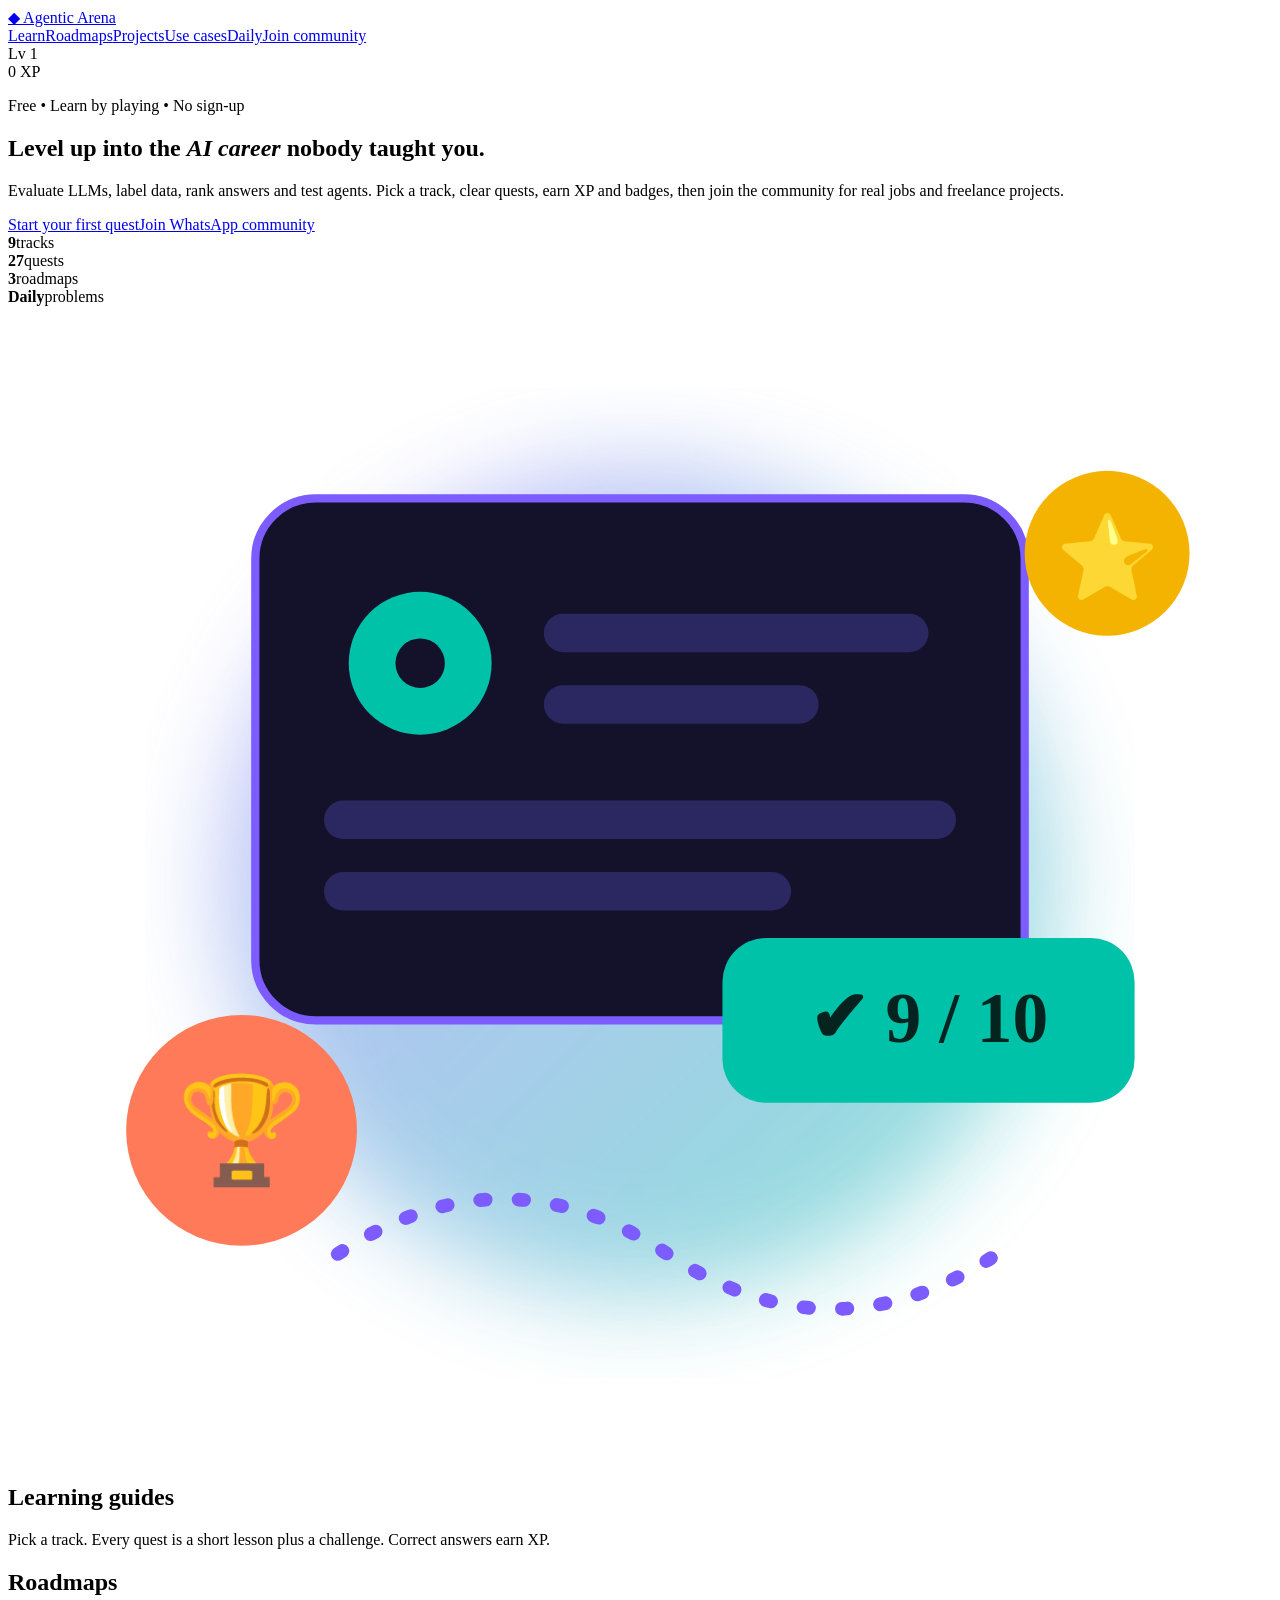
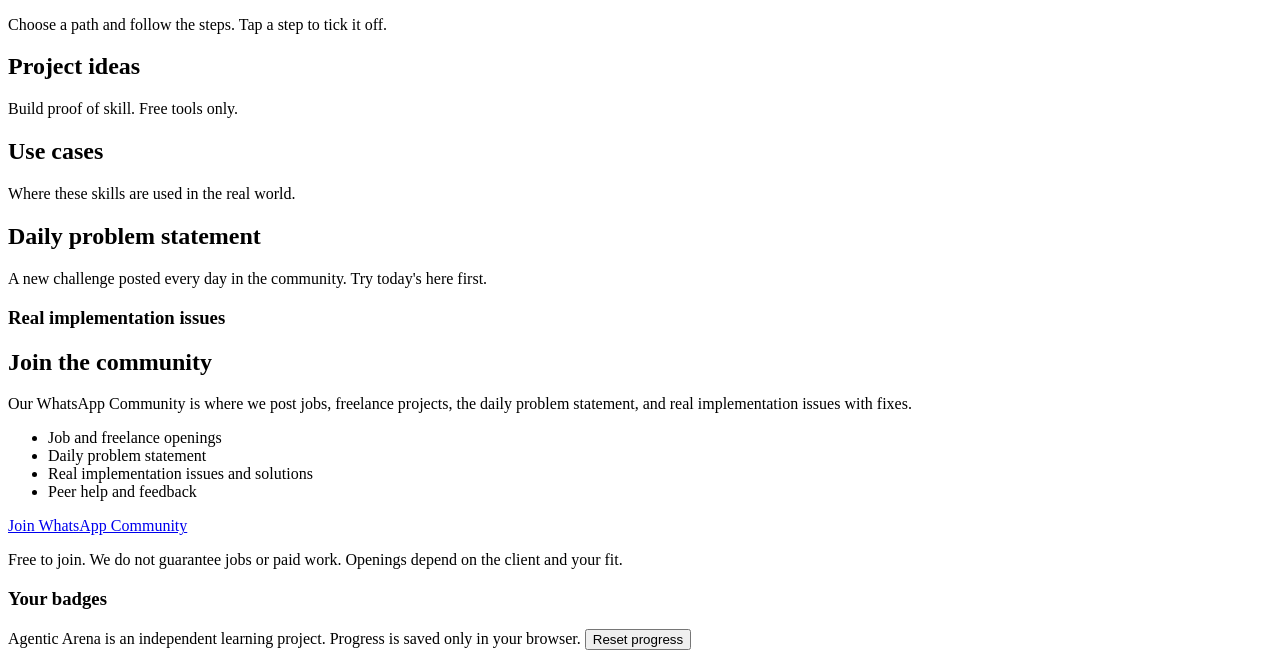
==== index.html @ 67ef0892 "Rename 5-index.html to index.html" ====
<!doctype html><html lang="en"><head><meta charset="utf-8"><meta name="viewport" content="width=device-width,initial-scale=1">
<title>Agentic Arena - Learn AI evaluation by playing</title>
<meta name="description" content="Free game-style learning guides, roadmaps, projects and a job community for AI evaluators, annotators and agent testers.">
<link rel="stylesheet" href="style.css"></head><body>
<header class="nav"><a class="logo" href="#top"><span>◆</span> Agentic Arena</a>
<nav><a href="#learn">Learn</a><a href="#roadmaps">Roadmaps</a><a href="#projects">Projects</a><a href="#usecases">Use cases</a><a href="#daily">Daily</a><a class="btn sm" href="#community">Join community</a></nav>
<div class="hud"><span id="lvl">Lv 1</span><div class="xpbar"><i id="xpfill"></i></div><span id="xp">0 XP</span></div></header>
<main id="top">
<section class="hero"><div class="hero-text"><p class="pill">Free • Learn by playing • No sign-up</p>
<h1>Level up into the <em>AI career</em> nobody taught you.</h1>
<p>Evaluate LLMs, label data, rank answers and test agents. Pick a track, clear quests, earn XP and badges, then join the community for real jobs and freelance projects.</p>
<div class="cta"><a class="btn" href="#learn">Start your first quest</a><a class="btn ghost" href="#community">Join WhatsApp community</a></div>
<div class="stats"><div><b>9</b>tracks</div><div><b>27</b>quests</div><div><b>3</b>roadmaps</div><div><b>Daily</b>problems</div></div></div>
<div class="hero-art" aria-hidden="true">
<svg viewBox="0 0 460 420"><defs><linearGradient id="g1" x1="0" x2="1" y1="0" y2="1"><stop offset="0" stop-color="#7c5cff"/><stop offset="1" stop-color="#00c2a8"/></linearGradient><filter id="bl"><feGaussianBlur stdDeviation="18"/></filter></defs>
<circle cx="230" cy="210" r="150" fill="url(#g1)" opacity=".45" filter="url(#bl)"/>
<rect x="90" y="70" width="280" height="190" rx="22" fill="#14122b" stroke="#7c5cff" stroke-width="3"/>
<circle cx="150" cy="130" r="26" fill="#00c2a8"/><circle cx="150" cy="130" r="9" fill="#14122b"/>
<rect x="195" y="112" width="140" height="14" rx="7" fill="#2b2760"/><rect x="195" y="138" width="100" height="14" rx="7" fill="#2b2760"/>
<rect x="115" y="180" width="230" height="14" rx="7" fill="#2b2760"/><rect x="115" y="206" width="170" height="14" rx="7" fill="#2b2760"/>
<g class="float"><rect x="260" y="230" width="150" height="60" rx="16" fill="#00c2a8"/><text x="335" y="268" text-anchor="middle" font-size="26" font-weight="800" fill="#06241f">✔ 9 / 10</text></g>
<g class="float2"><circle cx="85" cy="300" r="42" fill="#ff7a59"/><text x="85" y="313" text-anchor="middle" font-size="38">🏆</text></g>
<g class="float2"><circle cx="400" cy="90" r="30" fill="#f5b301"/><text x="400" y="102" text-anchor="middle" font-size="30">⭐</text></g>
<path d="M120 345 q60 -40 120 0 t120 0" stroke="#7c5cff" stroke-width="5" fill="none" stroke-dasharray="2 12" stroke-linecap="round"/>
</svg></div></section>

<section id="learn"><h2>Learning guides</h2><p class="sub">Pick a track. Every quest is a short lesson plus a challenge. Correct answers earn XP.</p>
<div id="tracks" class="grid tracks"></div></section>

<section id="map-sec" hidden><h2 id="map-title"></h2><p class="sub" id="map-blurb"></p>
<div class="map-wrap"><svg id="map" viewBox="0 0 800 260" preserveAspectRatio="xMidYMid meet"></svg></div>
<p class="sub small">Tap a glowing node to open the quest. Finish them in order to unlock the badge.</p></section>

<section id="roadmaps"><h2>Roadmaps</h2><p class="sub">Choose a path and follow the steps. Tap a step to tick it off.</p>
<div id="roads" class="grid roads"></div></section>

<section id="projects"><h2>Project ideas</h2><p class="sub">Build proof of skill. Free tools only.</p>
<div id="proj" class="grid cards3"></div></section>

<section id="usecases"><h2>Use cases</h2><p class="sub">Where these skills are used in the real world.</p>
<div id="uses" class="grid cards3"></div></section>

<section id="daily"><h2>Daily problem statement</h2><p class="sub">A new challenge posted every day in the community. Try today's here first.</p>
<div class="two"><div class="card big" id="dailybox"></div>
<div><h3>Real implementation issues</h3><div id="real"></div></div></div></section>

<section id="community" class="comm"><div><h2>Join the community</h2>
<p>Our WhatsApp Community is where we post jobs, freelance projects, the daily problem statement, and real implementation issues with fixes.</p>
<ul class="ticks"><li>Job and freelance openings</li><li>Daily problem statement</li><li>Real implementation issues and solutions</li><li>Peer help and feedback</li></ul>
<a class="btn" id="wa" href="#community">Join WhatsApp Community</a>
<p class="small">Free to join. We do not guarantee jobs or paid work. Openings depend on the client and your fit.</p></div>
<div class="badges"><h3>Your badges</h3><div id="badges"></div></div></section>
</main>
<footer>Agentic Arena is an independent learning project. Progress is saved only in your browser. <button id="reset" class="link">Reset progress</button></footer>
<div id="modal" class="modal" hidden><div class="mbox"><button class="x" id="mx" aria-label="Close">✕</button><div id="mc"></div></div></div>
<script src="data.js"></script><script src="app.js"></script></body></html>
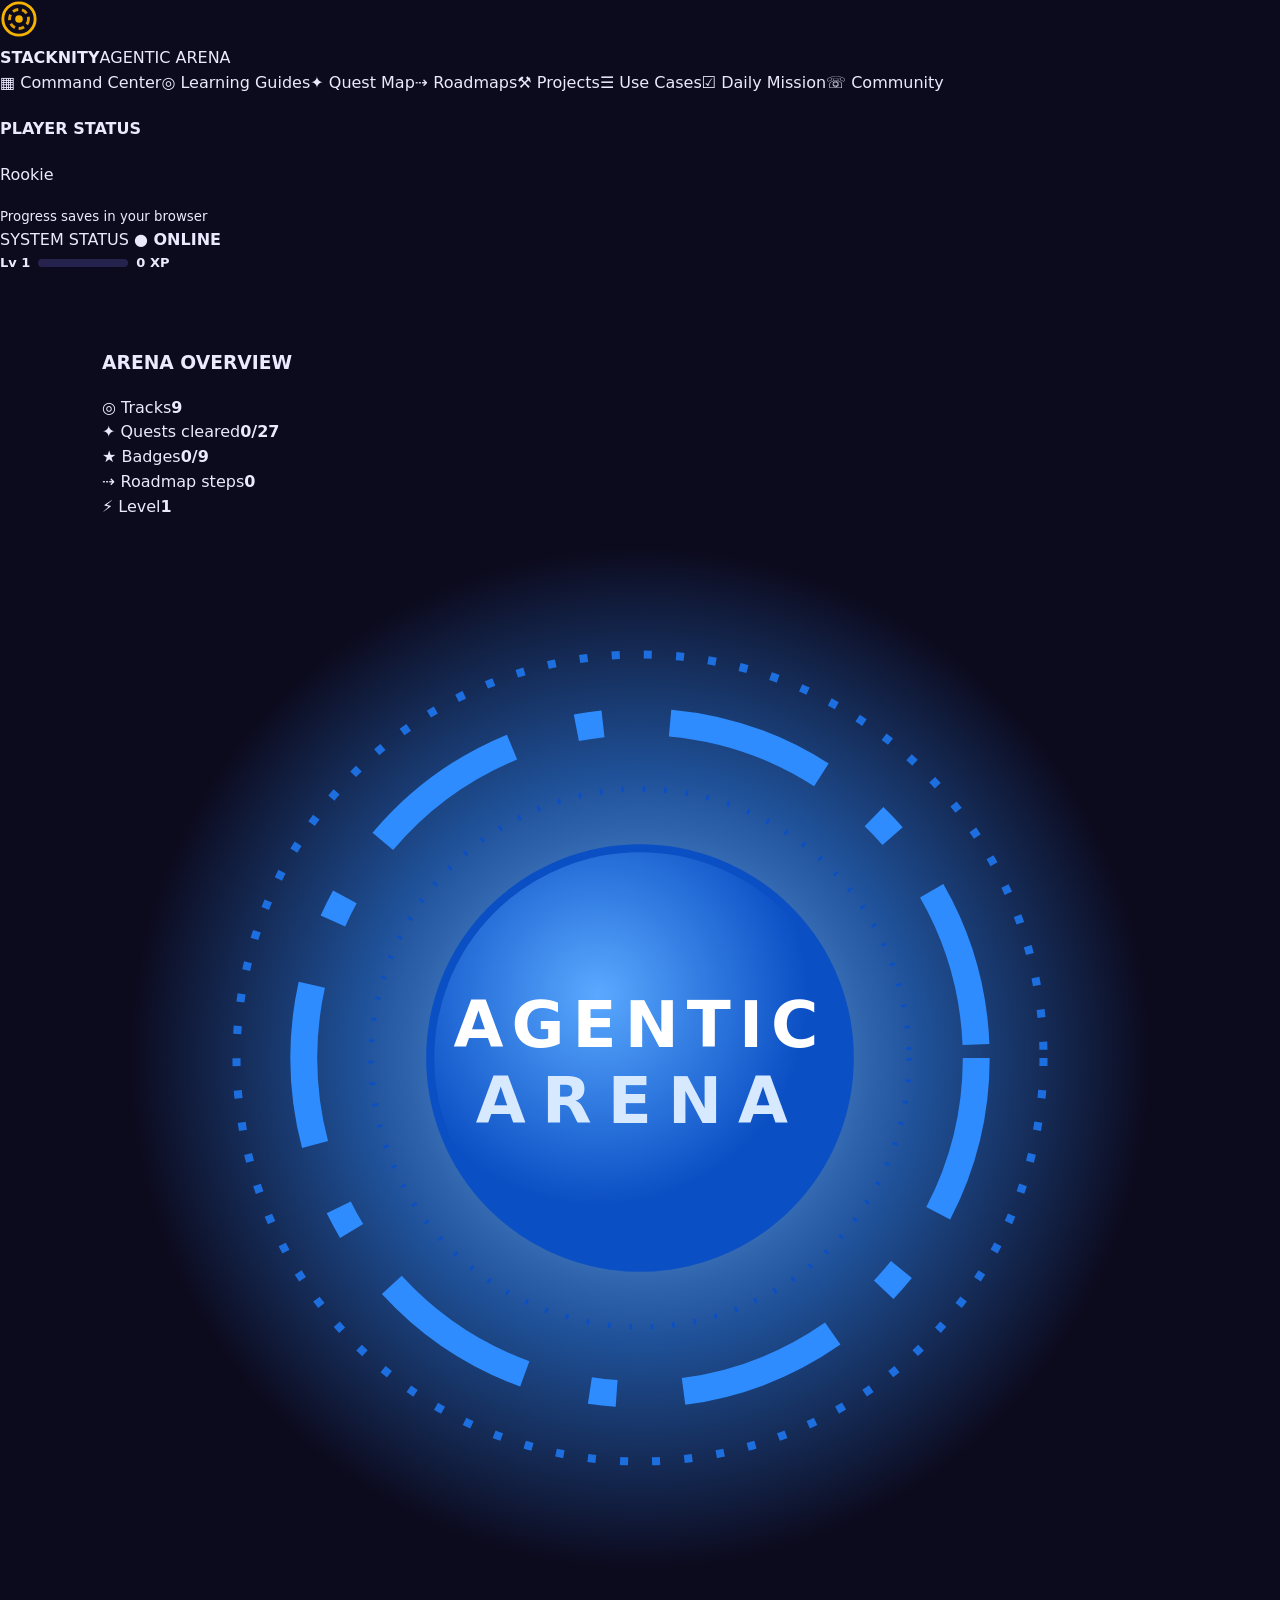
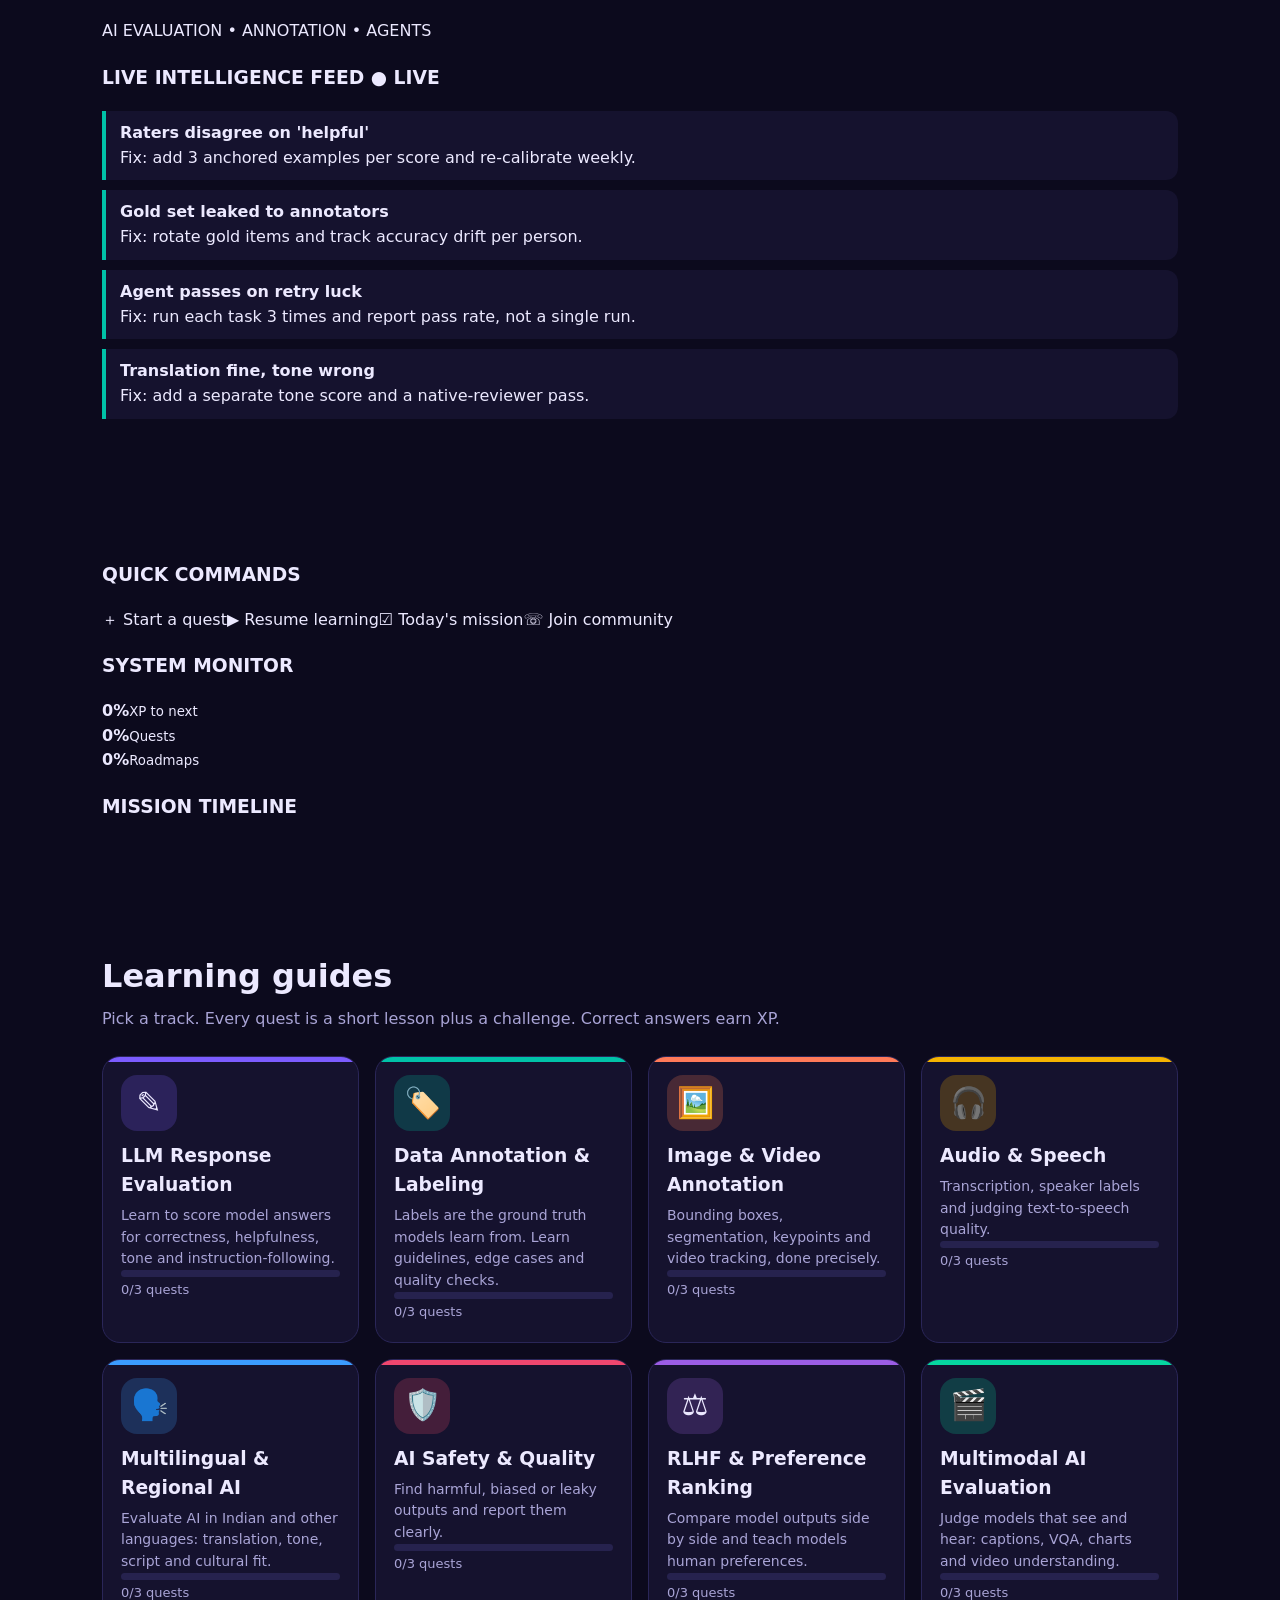
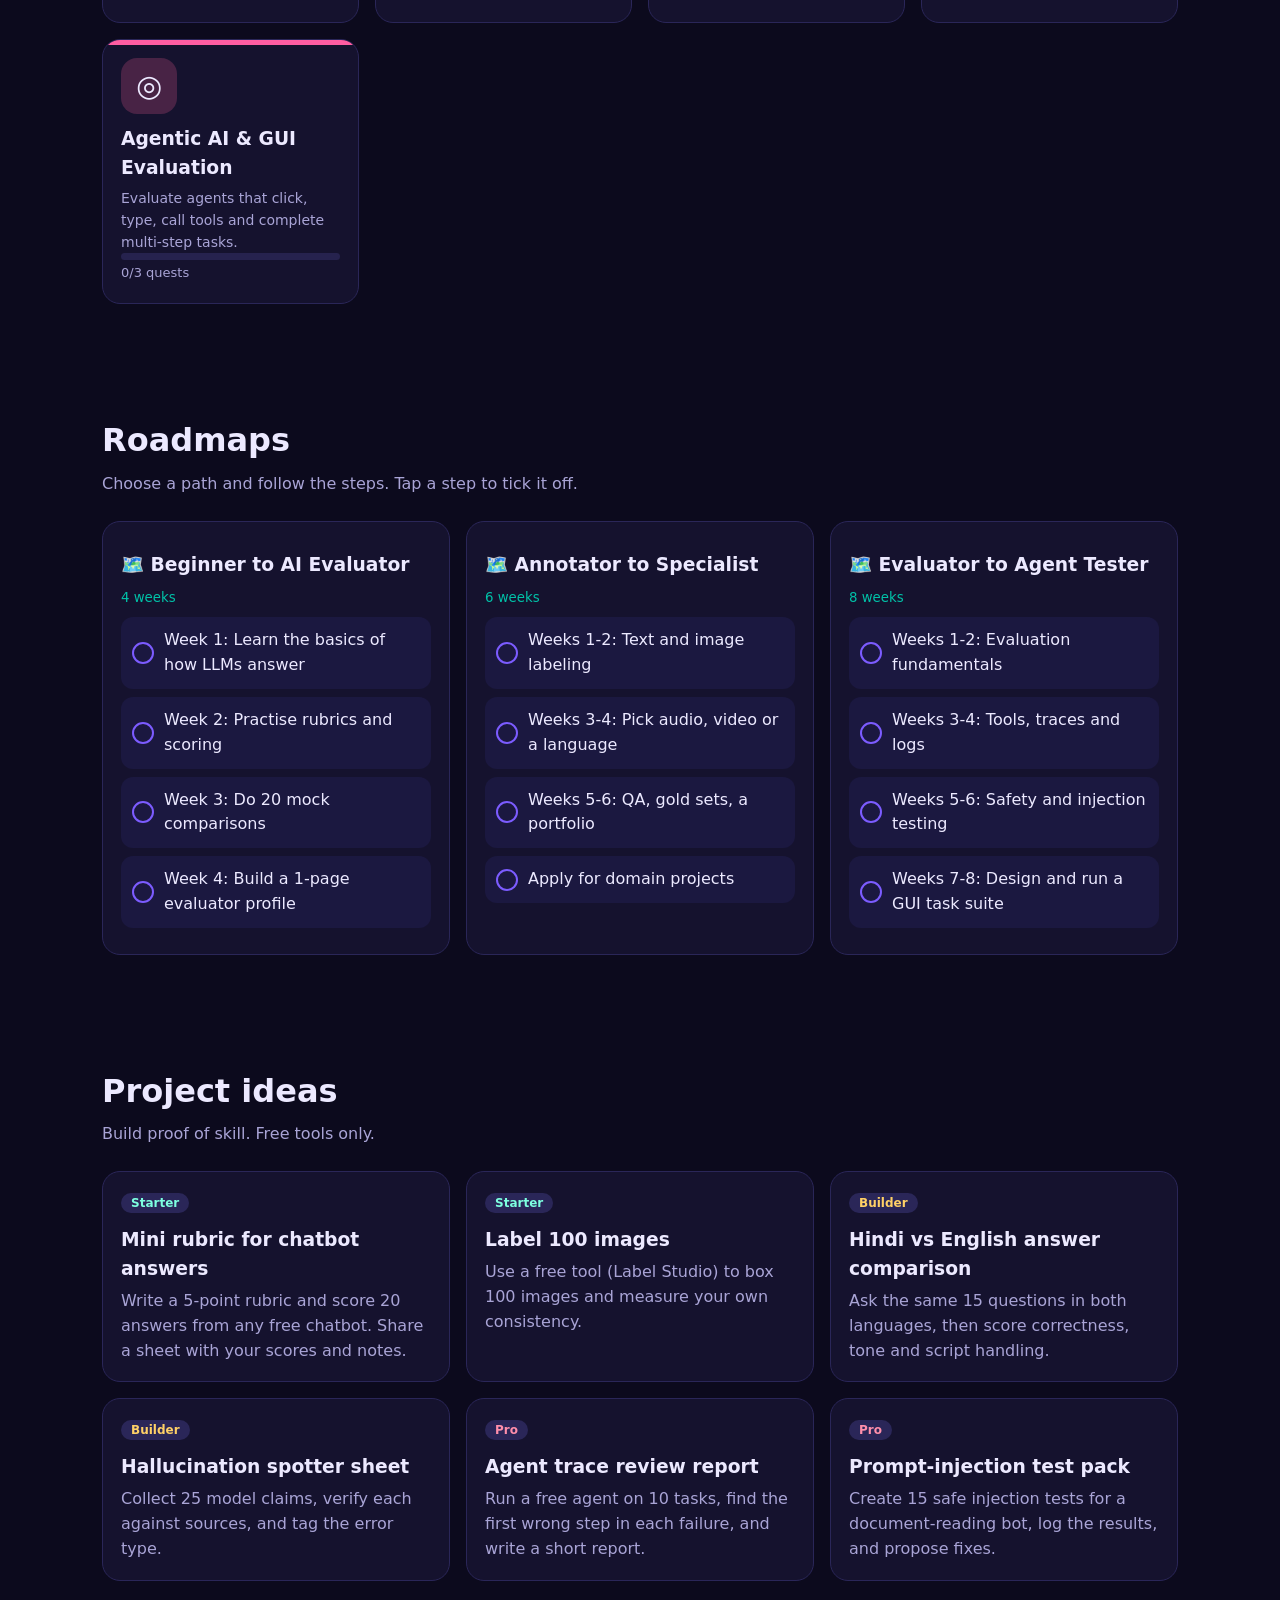
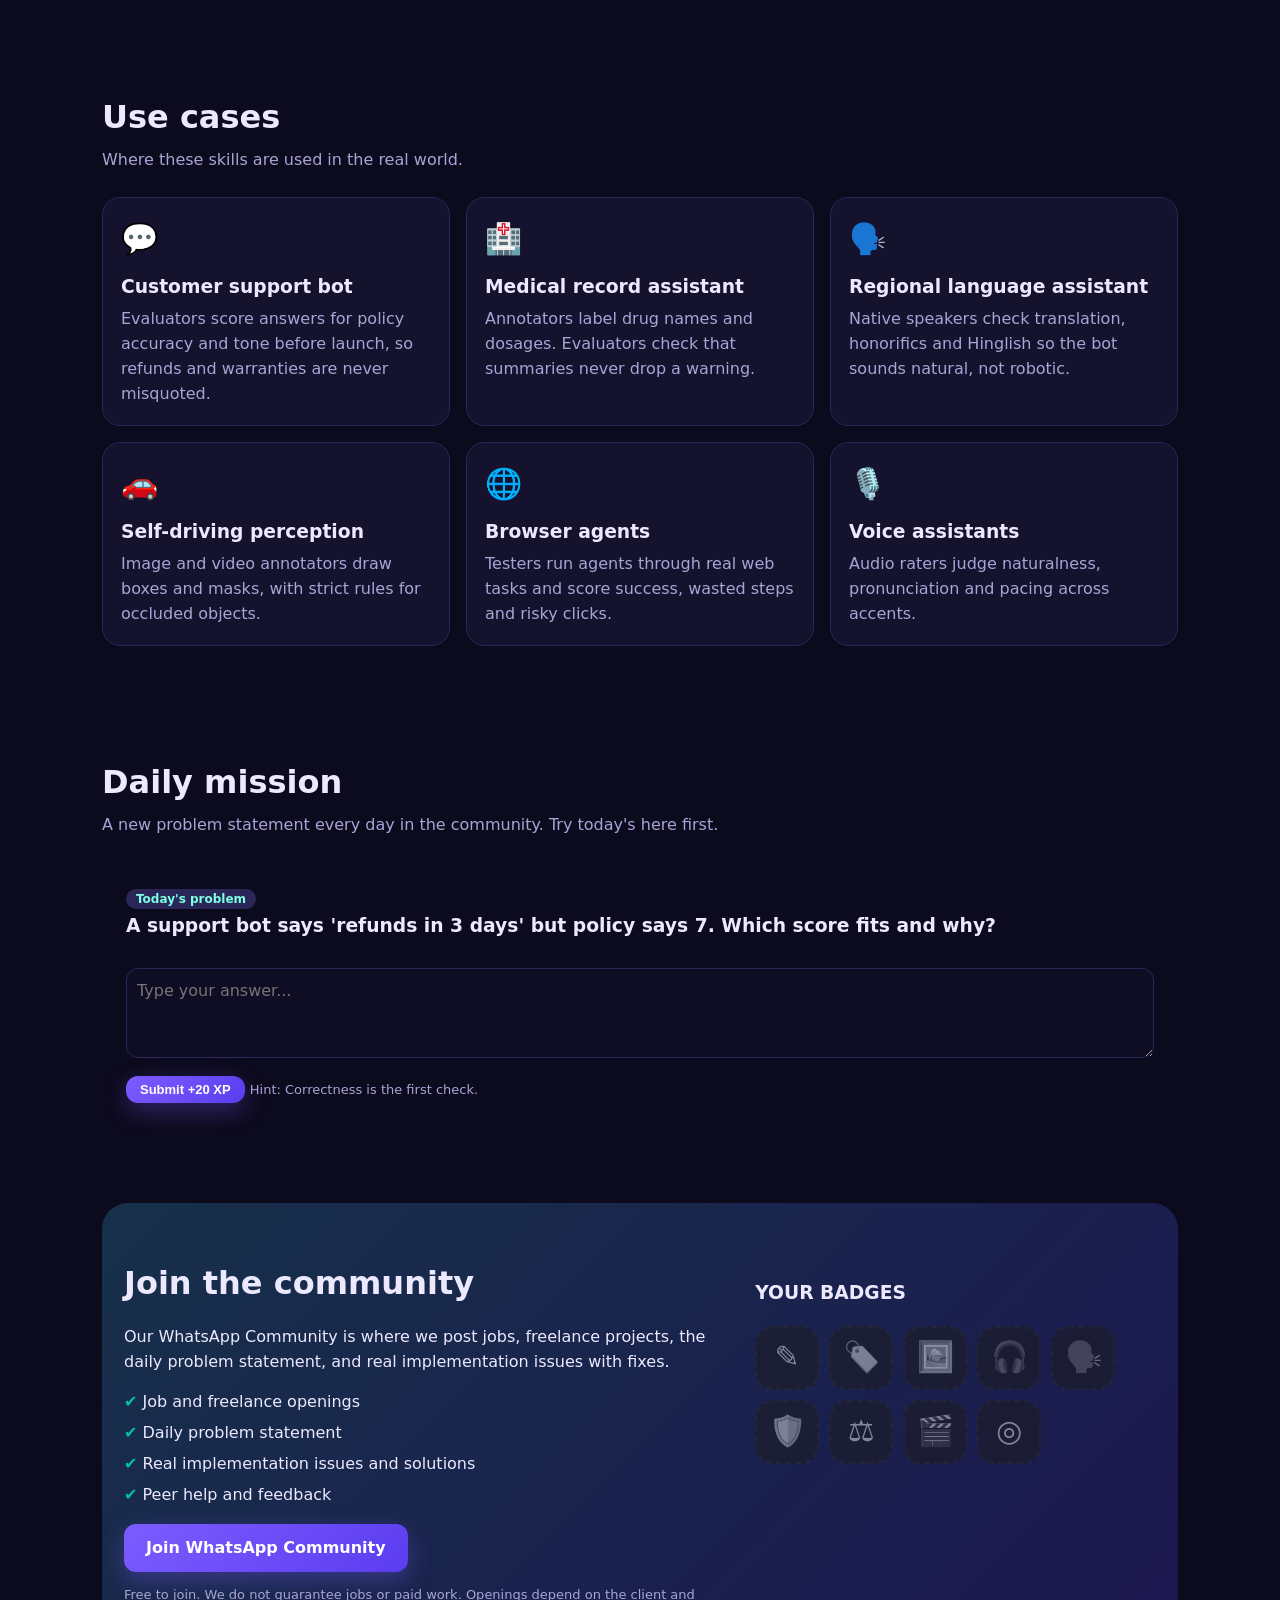
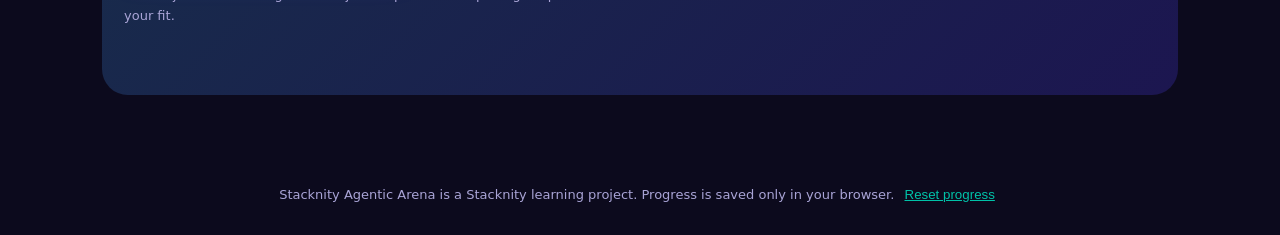
==== commit 24a8ae4b: "Update index.html" ====
--- a/index.html
+++ b/index.html
@@ -1,56 +1,49 @@
 <!doctype html><html lang="en"><head><meta charset="utf-8"><meta name="viewport" content="width=device-width,initial-scale=1">
-<title>Agentic Arena - Learn AI evaluation by playing</title>
+<title>Stacknity Agentic Arena - Learn AI evaluation by playing</title>
 <meta name="description" content="Free game-style learning guides, roadmaps, projects and a job community for AI evaluators, annotators and agent testers.">
 <link rel="stylesheet" href="style.css"></head><body>
-<header class="nav"><a class="logo" href="#top"><span>◆</span> Agentic Arena</a>
-<nav><a href="#learn">Learn</a><a href="#roadmaps">Roadmaps</a><a href="#projects">Projects</a><a href="#usecases">Use cases</a><a href="#daily">Daily</a><a class="btn sm" href="#community">Join community</a></nav>
+<aside class="side"><a class="brand" href="#top"><svg viewBox="0 0 40 40" width="38" height="38"><circle cx="20" cy="20" r="17" fill="none" stroke="#f5b301" stroke-width="3"/><circle cx="20" cy="20" r="10" fill="none" stroke="#e09f00" stroke-width="3" stroke-dasharray="6 4"/><circle cx="20" cy="20" r="4" fill="#f5b301"/></svg><div><b>STACKNITY</b><span>AGENTIC ARENA</span></div></a>
+<nav id="snav"><a href="#top" class="on">▦ Command Center</a><a href="#learn">◎ Learning Guides</a><a href="#map-sec">✦ Quest Map</a><a href="#roadmaps">⇢ Roadmaps</a><a href="#projects">⚒ Projects</a><a href="#usecases">☰ Use Cases</a><a href="#daily">☑ Daily Mission</a><a href="#community">☏ Community</a></nav>
+<div class="voice panel"><h4>PLAYER STATUS</h4><div class="wave"><i></i><i></i><i></i><i></i><i></i><i></i><i></i><i></i><i></i></div><p id="rank">Rookie</p><small>Progress saves in your browser</small></div></aside>
+<div class="shell">
+<header class="top"><div class="panel pill-status">SYSTEM STATUS <b>● ONLINE</b></div>
+<div class="clock"><small id="date"></small><strong id="time"></strong></div>
 <div class="hud"><span id="lvl">Lv 1</span><div class="xpbar"><i id="xpfill"></i></div><span id="xp">0 XP</span></div></header>
 <main id="top">
-<section class="hero"><div class="hero-text"><p class="pill">Free • Learn by playing • No sign-up</p>
-<h1>Level up into the <em>AI career</em> nobody taught you.</h1>
-<p>Evaluate LLMs, label data, rank answers and test agents. Pick a track, clear quests, earn XP and badges, then join the community for real jobs and freelance projects.</p>
-<div class="cta"><a class="btn" href="#learn">Start your first quest</a><a class="btn ghost" href="#community">Join WhatsApp community</a></div>
-<div class="stats"><div><b>9</b>tracks</div><div><b>27</b>quests</div><div><b>3</b>roadmaps</div><div><b>Daily</b>problems</div></div></div>
-<div class="hero-art" aria-hidden="true">
-<svg viewBox="0 0 460 420"><defs><linearGradient id="g1" x1="0" x2="1" y1="0" y2="1"><stop offset="0" stop-color="#7c5cff"/><stop offset="1" stop-color="#00c2a8"/></linearGradient><filter id="bl"><feGaussianBlur stdDeviation="18"/></filter></defs>
-<circle cx="230" cy="210" r="150" fill="url(#g1)" opacity=".45" filter="url(#bl)"/>
-<rect x="90" y="70" width="280" height="190" rx="22" fill="#14122b" stroke="#7c5cff" stroke-width="3"/>
-<circle cx="150" cy="130" r="26" fill="#00c2a8"/><circle cx="150" cy="130" r="9" fill="#14122b"/>
-<rect x="195" y="112" width="140" height="14" rx="7" fill="#2b2760"/><rect x="195" y="138" width="100" height="14" rx="7" fill="#2b2760"/>
-<rect x="115" y="180" width="230" height="14" rx="7" fill="#2b2760"/><rect x="115" y="206" width="170" height="14" rx="7" fill="#2b2760"/>
-<g class="float"><rect x="260" y="230" width="150" height="60" rx="16" fill="#00c2a8"/><text x="335" y="268" text-anchor="middle" font-size="26" font-weight="800" fill="#06241f">✔ 9 / 10</text></g>
-<g class="float2"><circle cx="85" cy="300" r="42" fill="#ff7a59"/><text x="85" y="313" text-anchor="middle" font-size="38">🏆</text></g>
-<g class="float2"><circle cx="400" cy="90" r="30" fill="#f5b301"/><text x="400" y="102" text-anchor="middle" font-size="30">⭐</text></g>
-<path d="M120 345 q60 -40 120 0 t120 0" stroke="#7c5cff" stroke-width="5" fill="none" stroke-dasharray="2 12" stroke-linecap="round"/>
-</svg></div></section>
-
+<section class="cmd">
+<div class="panel col"><h3>ARENA OVERVIEW</h3>
+<div class="row"><span>◎ Tracks</span><b id="ov-tracks">9</b></div><div class="row"><span>✦ Quests cleared</span><b id="ov-quests">0/27</b></div><div class="row"><span>★ Badges</span><b id="ov-badges">0/9</b></div><div class="row"><span>⇢ Roadmap steps</span><b id="ov-steps">0</b></div><div class="row"><span>⚡ Level</span><b id="ov-lvl">1</b></div></div>
+<div class="core"><svg viewBox="0 0 400 400" aria-hidden="true"><defs><radialGradient id="cg"><stop offset="0" stop-color="#9fd0ff"/><stop offset=".55" stop-color="#2f8cff" stop-opacity=".55"/><stop offset="1" stop-color="#2f8cff" stop-opacity="0"/></radialGradient><radialGradient id="cf" cx=".4" cy=".35"><stop offset="0" stop-color="#5aa9ff"/><stop offset="1" stop-color="#0b4fc4"/></radialGradient></defs>
+<circle cx="200" cy="200" r="190" fill="url(#cg)"/>
+<g class="spin1"><circle cx="200" cy="200" r="150" fill="none" stroke="#1d6fe0" stroke-width="3" stroke-dasharray="3 9"/></g>
+<g class="spin2"><circle cx="200" cy="200" r="125" fill="none" stroke="#2f8cff" stroke-width="10" stroke-dasharray="60 25 10 25"/></g>
+<g class="spin1"><circle cx="200" cy="200" r="100" fill="none" stroke="#0b4fc4" stroke-width="2" stroke-dasharray="1 7"/></g>
+<circle cx="200" cy="200" r="78" fill="url(#cf)" stroke="#0b4fc4" stroke-width="3"/>
+<text x="200" y="196" text-anchor="middle" font-size="24" font-weight="800" letter-spacing="3" fill="#fff">AGENTIC</text><text x="200" y="224" text-anchor="middle" font-size="24" font-weight="800" letter-spacing="6" fill="#d6e9ff">ARENA</text></svg>
+<p class="core-sub">AI EVALUATION • ANNOTATION • AGENTS</p></div>
+<div class="panel col feed"><h3>LIVE INTELLIGENCE FEED <b class="live">● LIVE</b></h3><div id="real"></div></div>
+</section>
+<section class="cmd2">
+<div class="panel"><h3>QUICK COMMANDS</h3><a class="qc" href="#learn">＋ Start a quest</a><a class="qc" id="resume" href="#learn">▶ Resume learning</a><a class="qc" href="#daily">☑ Today's mission</a><a class="qc" href="#community">☏ Join community</a></div>
+<div class="panel"><h3>SYSTEM MONITOR</h3><div class="gauges"><div class="g" id="g1"><b>0%</b><small>XP to next</small></div><div class="g" id="g2"><b>0%</b><small>Quests</small></div><div class="g" id="g3"><b>0%</b><small>Roadmaps</small></div></div></div>
+<div class="panel"><h3>MISSION TIMELINE</h3><div id="timeline"></div></div>
+</section>
 <section id="learn"><h2>Learning guides</h2><p class="sub">Pick a track. Every quest is a short lesson plus a challenge. Correct answers earn XP.</p>
 <div id="tracks" class="grid tracks"></div></section>
-
-<section id="map-sec" hidden><h2 id="map-title"></h2><p class="sub" id="map-blurb"></p>
+<section id="map-sec" hidden><div class="panel mapp"><h2 id="map-title"></h2><p class="sub" id="map-blurb"></p>
 <div class="map-wrap"><svg id="map" viewBox="0 0 800 260" preserveAspectRatio="xMidYMid meet"></svg></div>
-<p class="sub small">Tap a glowing node to open the quest. Finish them in order to unlock the badge.</p></section>
-
-<section id="roadmaps"><h2>Roadmaps</h2><p class="sub">Choose a path and follow the steps. Tap a step to tick it off.</p>
-<div id="roads" class="grid roads"></div></section>
-
-<section id="projects"><h2>Project ideas</h2><p class="sub">Build proof of skill. Free tools only.</p>
-<div id="proj" class="grid cards3"></div></section>
-
-<section id="usecases"><h2>Use cases</h2><p class="sub">Where these skills are used in the real world.</p>
-<div id="uses" class="grid cards3"></div></section>
-
-<section id="daily"><h2>Daily problem statement</h2><p class="sub">A new challenge posted every day in the community. Try today's here first.</p>
-<div class="two"><div class="card big" id="dailybox"></div>
-<div><h3>Real implementation issues</h3><div id="real"></div></div></div></section>
-
-<section id="community" class="comm"><div><h2>Join the community</h2>
+<p class="sub small">Tap a glowing node to open the quest. Finish them in order to unlock the badge.</p></div></section>
+<section id="roadmaps"><h2>Roadmaps</h2><p class="sub">Choose a path and follow the steps. Tap a step to tick it off.</p><div id="roads" class="grid roads"></div></section>
+<section id="projects"><h2>Project ideas</h2><p class="sub">Build proof of skill. Free tools only.</p><div id="proj" class="grid cards3"></div></section>
+<section id="usecases"><h2>Use cases</h2><p class="sub">Where these skills are used in the real world.</p><div id="uses" class="grid cards3"></div></section>
+<section id="daily"><h2>Daily mission</h2><p class="sub">A new problem statement every day in the community. Try today's here first.</p><div class="panel big" id="dailybox"></div></section>
+<section id="community" class="comm panel"><div><h2>Join the community</h2>
 <p>Our WhatsApp Community is where we post jobs, freelance projects, the daily problem statement, and real implementation issues with fixes.</p>
 <ul class="ticks"><li>Job and freelance openings</li><li>Daily problem statement</li><li>Real implementation issues and solutions</li><li>Peer help and feedback</li></ul>
 <a class="btn" id="wa" href="#community">Join WhatsApp Community</a>
 <p class="small">Free to join. We do not guarantee jobs or paid work. Openings depend on the client and your fit.</p></div>
-<div class="badges"><h3>Your badges</h3><div id="badges"></div></div></section>
+<div class="badges"><h3>YOUR BADGES</h3><div id="badges"></div></div></section>
 </main>
-<footer>Agentic Arena is an independent learning project. Progress is saved only in your browser. <button id="reset" class="link">Reset progress</button></footer>
-<div id="modal" class="modal" hidden><div class="mbox"><button class="x" id="mx" aria-label="Close">✕</button><div id="mc"></div></div></div>
+<footer>Stacknity Agentic Arena is a Stacknity learning project. Progress is saved only in your browser. <button id="reset" class="link">Reset progress</button></footer></div>
+<div id="modal" class="modal" hidden><div class="mbox panel"><button class="x" id="mx" aria-label="Close">✕</button><div id="mc"></div></div></div>
 <script src="data.js"></script><script src="app.js"></script></body></html>
--- a/style.css
+++ b/style.css
@@ -0,0 +1,49 @@
+:root{--bg:#0c0a1d;--card:#15122e;--line:#2a2658;--tx:#ece9ff;--mut:#a9a4d6;--a:#7c5cff;--b:#00c2a8}
+*{box-sizing:border-box}html{scroll-behavior:smooth}
+body{margin:0;background:radial-gradient(1200px 600px at 80% -10%,#2a1f6b55,transparent),var(--bg);color:var(--tx);font:16px/1.55 system-ui,Segoe UI,Roboto,sans-serif}
+a{color:inherit;text-decoration:none}
+.nav{position:sticky;top:0;z-index:20;display:flex;align-items:center;gap:18px;padding:10px 22px;background:#0c0a1dcc;backdrop-filter:blur(10px);border-bottom:1px solid var(--line);flex-wrap:wrap}
+.logo{font-weight:800;font-size:20px}.logo span{color:var(--b)}
+.nav nav{display:flex;gap:16px;align-items:center;flex:1;flex-wrap:wrap}.nav nav a{color:var(--mut);font-size:14px}.nav nav a:hover{color:#fff}
+.hud{display:flex;align-items:center;gap:8px;font-size:13px;font-weight:700}
+.xpbar{width:90px;height:8px;background:#26224e;border-radius:9px;overflow:hidden}.xpbar i{display:block;height:100%;width:0;background:linear-gradient(90deg,var(--a),var(--b));transition:width .5s}
+.btn{display:inline-block;background:linear-gradient(135deg,var(--a),#5b3df0);color:#fff;padding:12px 22px;border-radius:12px;font-weight:700;border:0;cursor:pointer;box-shadow:0 8px 24px #7c5cff55;transition:transform .15s}
+.btn:hover{transform:translateY(-2px)}.btn.ghost{background:transparent;border:2px solid var(--line);box-shadow:none}.btn.sm{padding:6px 14px;font-size:13px;color:#fff}
+section{max-width:1120px;margin:0 auto;padding:56px 22px}
+h1{font-size:clamp(34px,5vw,58px);line-height:1.05;margin:.3em 0}h1 em{font-style:normal;background:linear-gradient(90deg,var(--b),#9b8cff);-webkit-background-clip:text;color:transparent}
+h2{font-size:32px;margin:0 0 6px}.sub{color:var(--mut);margin:0 0 24px}.small{font-size:13px;color:var(--mut)}
+.hero{display:grid;grid-template-columns:1.1fr .9fr;gap:20px;align-items:center;padding-top:40px}
+.pill{display:inline-block;background:#1d1a40;border:1px solid var(--line);padding:5px 12px;border-radius:99px;font-size:13px;color:var(--b);margin:0}
+.cta{display:flex;gap:12px;flex-wrap:wrap;margin:22px 0}
+.stats{display:flex;gap:26px;color:var(--mut);font-size:13px}.stats b{display:block;font-size:24px;color:#fff}
+.float{animation:fl 4s ease-in-out infinite}.float2{animation:fl 5s ease-in-out infinite reverse}@keyframes fl{50%{transform:translateY(-12px)}}
+.grid{display:grid;gap:16px}.tracks{grid-template-columns:repeat(auto-fill,minmax(230px,1fr))}.cards3{grid-template-columns:repeat(auto-fill,minmax(300px,1fr))}.roads{grid-template-columns:repeat(auto-fit,minmax(300px,1fr))}
+.card{background:var(--card);border:1px solid var(--line);border-radius:18px;padding:18px;transition:transform .2s,border-color .2s}
+.track{cursor:pointer;position:relative;overflow:hidden}.track:hover{transform:translateY(-5px);border-color:var(--c)}
+.track::before{content:"";position:absolute;inset:0 0 auto 0;height:5px;background:var(--c)}
+.track .ic{width:56px;height:56px;border-radius:16px;display:grid;place-items:center;font-size:30px;background:color-mix(in srgb,var(--c) 22%,#14122b);margin-bottom:10px}
+.track h3{margin:4px 0}.track p{color:var(--mut);font-size:14px;margin:6px 0 12px}
+.prog{height:7px;background:#26224e;border-radius:9px;overflow:hidden}.prog i{display:block;height:100%;background:var(--c)}
+.map-wrap{background:linear-gradient(180deg,#11204a,#0f1738 60%,#13283a);border:1px solid var(--line);border-radius:22px;padding:10px}
+#map{width:100%;height:auto}.node{cursor:pointer}.node circle{transition:r .2s}.node:hover circle.main{r:34}
+.node.locked{cursor:not-allowed}.node.locked circle.main{stroke:#4a4670}.pulse{animation:pu 1.6s infinite}@keyframes pu{50%{r:46;opacity:.15}}
+.road h3{margin-top:0}.road small{color:var(--b)}
+.step{display:flex;gap:10px;align-items:center;padding:10px;border-radius:12px;background:#1b1840;margin:8px 0;cursor:pointer;border:1px solid transparent}
+.step:hover{border-color:var(--a)}.step .dot{width:22px;height:22px;border-radius:50%;border:2px solid var(--a);flex:none;display:grid;place-items:center;font-size:13px}
+.step.done .dot{background:var(--b);border-color:var(--b);color:#06241f}.step.done span{text-decoration:line-through;color:var(--mut)}
+.lvl{font-size:12px;font-weight:800;padding:3px 10px;border-radius:99px;background:#2a2658}.lvl.Starter{color:#7dffe0}.lvl.Builder{color:#ffd166}.lvl.Pro{color:#ff8fab}
+.card h3{margin:10px 0 6px}.card p{color:var(--mut);margin:0}
+.two{display:grid;grid-template-columns:1fr 1fr;gap:22px}.big{padding:24px}.big h3{margin-top:0}
+.real{border-left:4px solid var(--b);padding:10px 14px;background:#15122e;border-radius:0 12px 12px 0;margin-bottom:10px}.real b{display:block}
+textarea{width:100%;min-height:90px;background:#0f0d24;color:#fff;border:1px solid var(--line);border-radius:12px;padding:10px;margin:10px 0;font:inherit}
+.comm{display:grid;grid-template-columns:1.2fr .8fr;gap:30px;background:linear-gradient(135deg,#17304a,#1c1650);border-radius:26px;margin:20px auto 60px;max-width:1076px}
+.ticks{list-style:none;padding:0}.ticks li::before{content:"✔ ";color:var(--b)}.ticks li{margin:6px 0}
+#badges{display:flex;flex-wrap:wrap;gap:10px}.badge{width:64px;height:64px;border-radius:18px;display:grid;place-items:center;font-size:30px;background:#1b1840;border:2px dashed var(--line);filter:grayscale(1);opacity:.5}.badge.on{filter:none;opacity:1;border:2px solid var(--b);box-shadow:0 0 18px #00c2a888}
+footer{text-align:center;color:var(--mut);font-size:13px;padding:30px}.link{background:none;border:0;color:var(--b);cursor:pointer;text-decoration:underline}
+.modal{position:fixed;inset:0;background:#000a;z-index:50;display:grid;place-items:center;padding:16px}.modal[hidden]{display:none}
+.mbox{background:#15122e;border:1px solid var(--a);border-radius:22px;max-width:560px;width:100%;padding:26px;position:relative;max-height:90vh;overflow:auto}
+.x{position:absolute;right:14px;top:12px;background:none;border:0;color:#fff;font-size:20px;cursor:pointer}
+.opt{display:block;width:100%;text-align:left;margin:8px 0;padding:12px;border-radius:12px;background:#1d1a40;border:2px solid var(--line);color:#fff;font:inherit;cursor:pointer}
+.opt:hover{border-color:var(--a)}.opt.ok{border-color:var(--b);background:#0b3b36}.opt.bad{border-color:#ef476f;background:#3a1423}
+.toast{position:fixed;bottom:20px;left:50%;transform:translateX(-50%);background:var(--b);color:#06241f;font-weight:800;padding:10px 20px;border-radius:99px;z-index:99}
+@media(max-width:800px){.hero,.two,.comm{grid-template-columns:1fr}.hero-art{order:-1;max-width:300px;margin:auto}.nav nav a:not(.btn){display:none}.hud{margin-left:auto}}
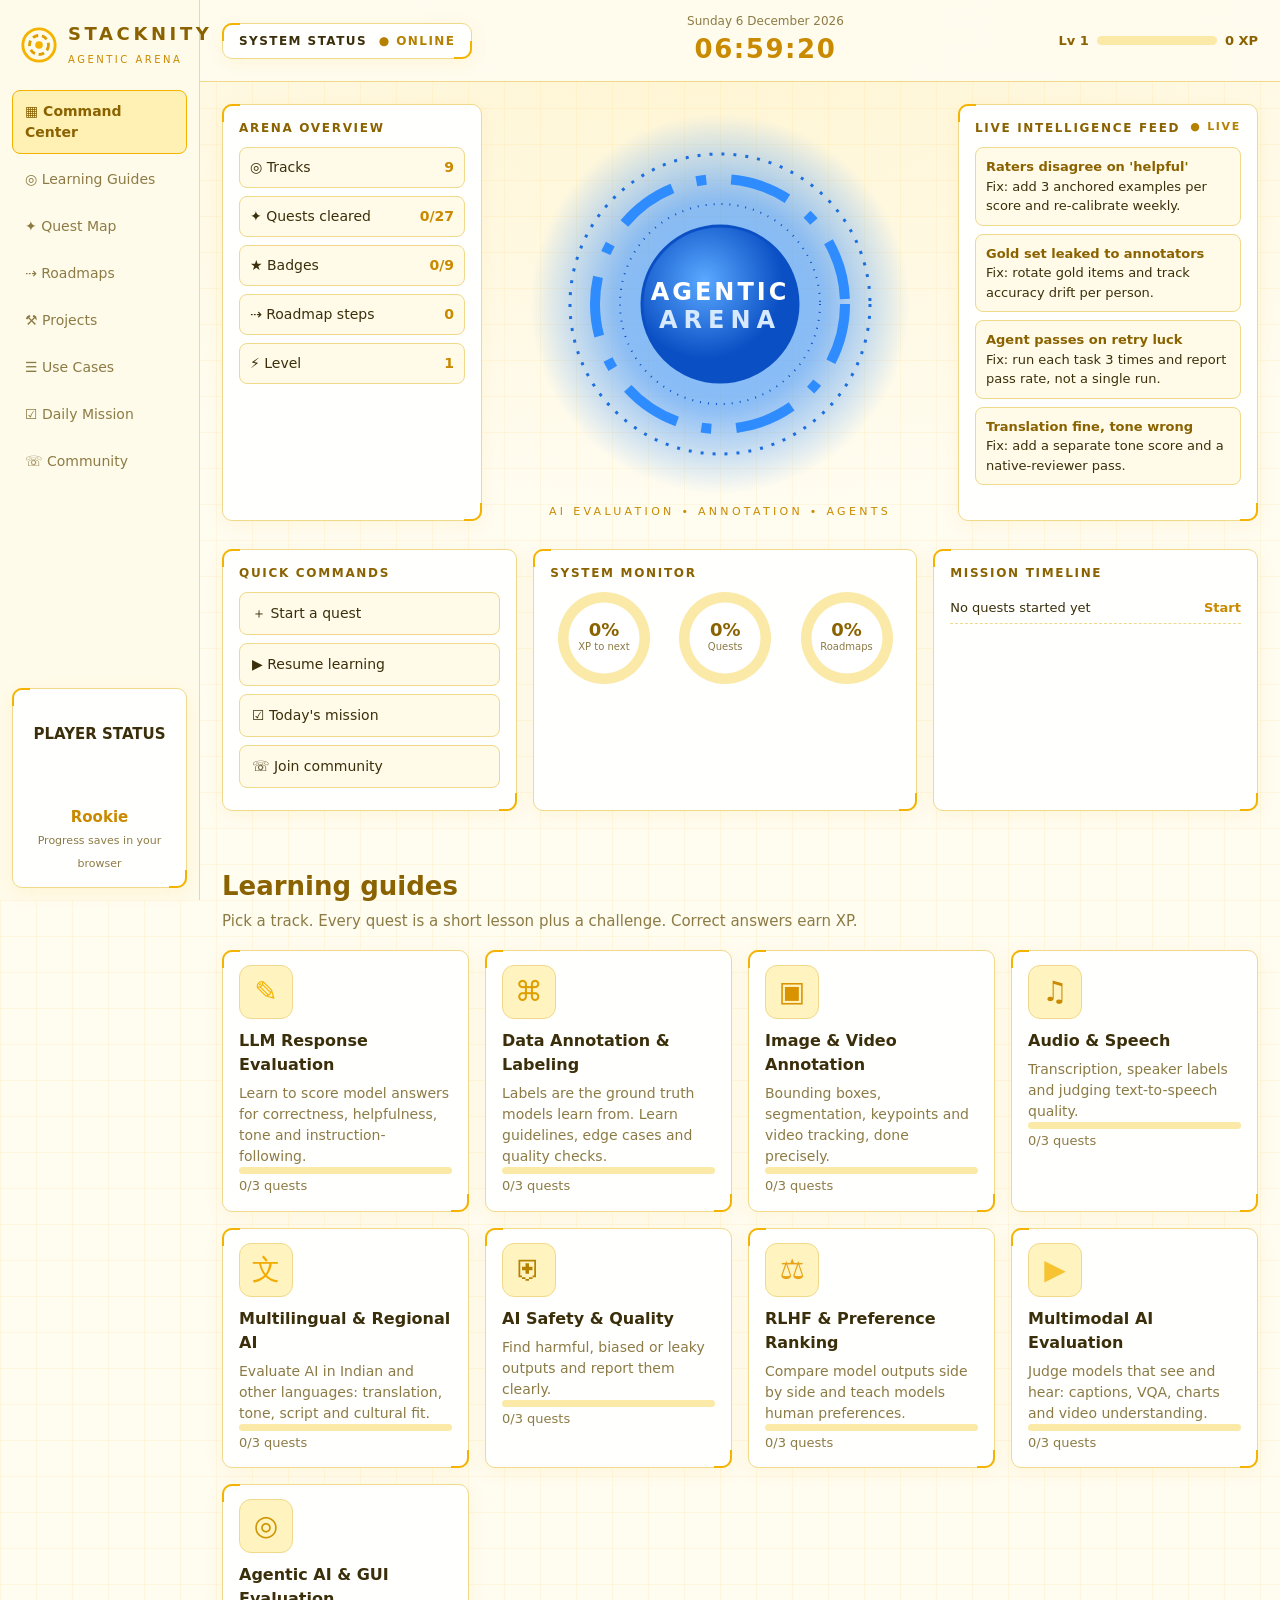
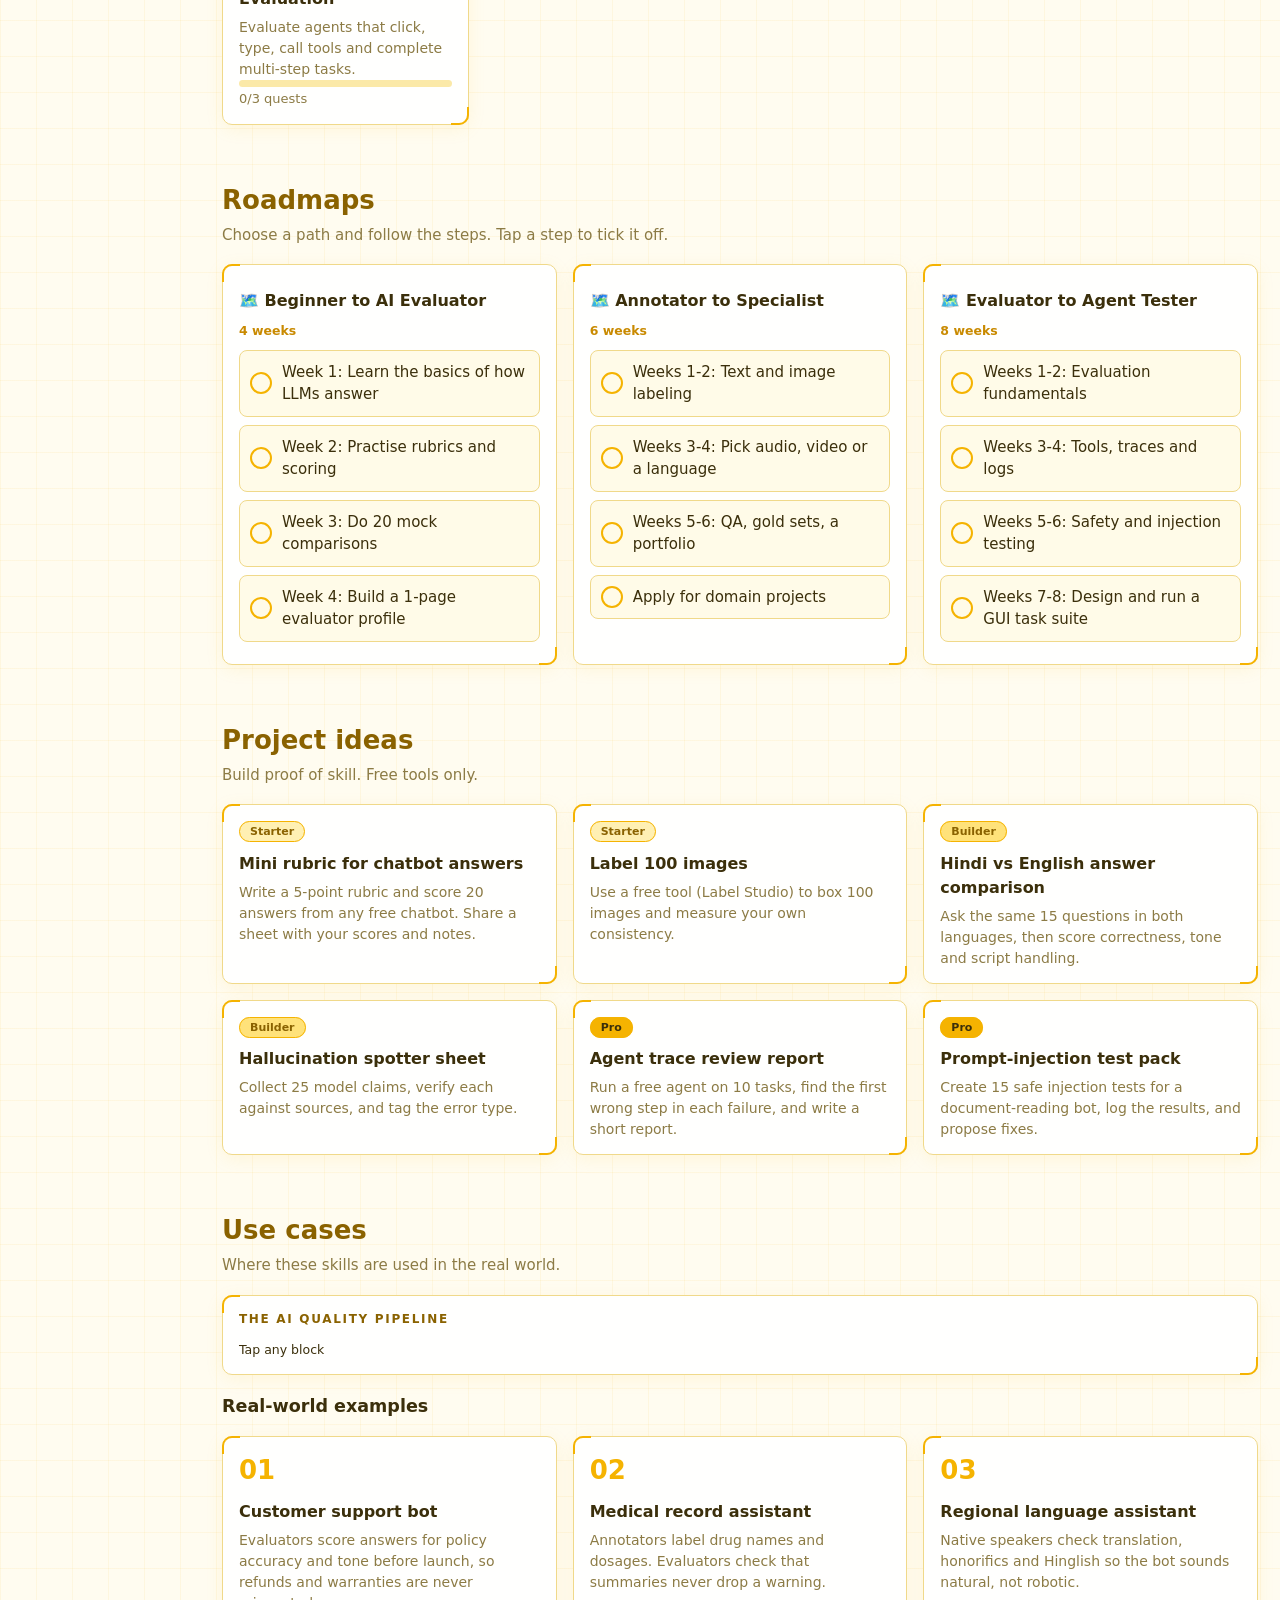
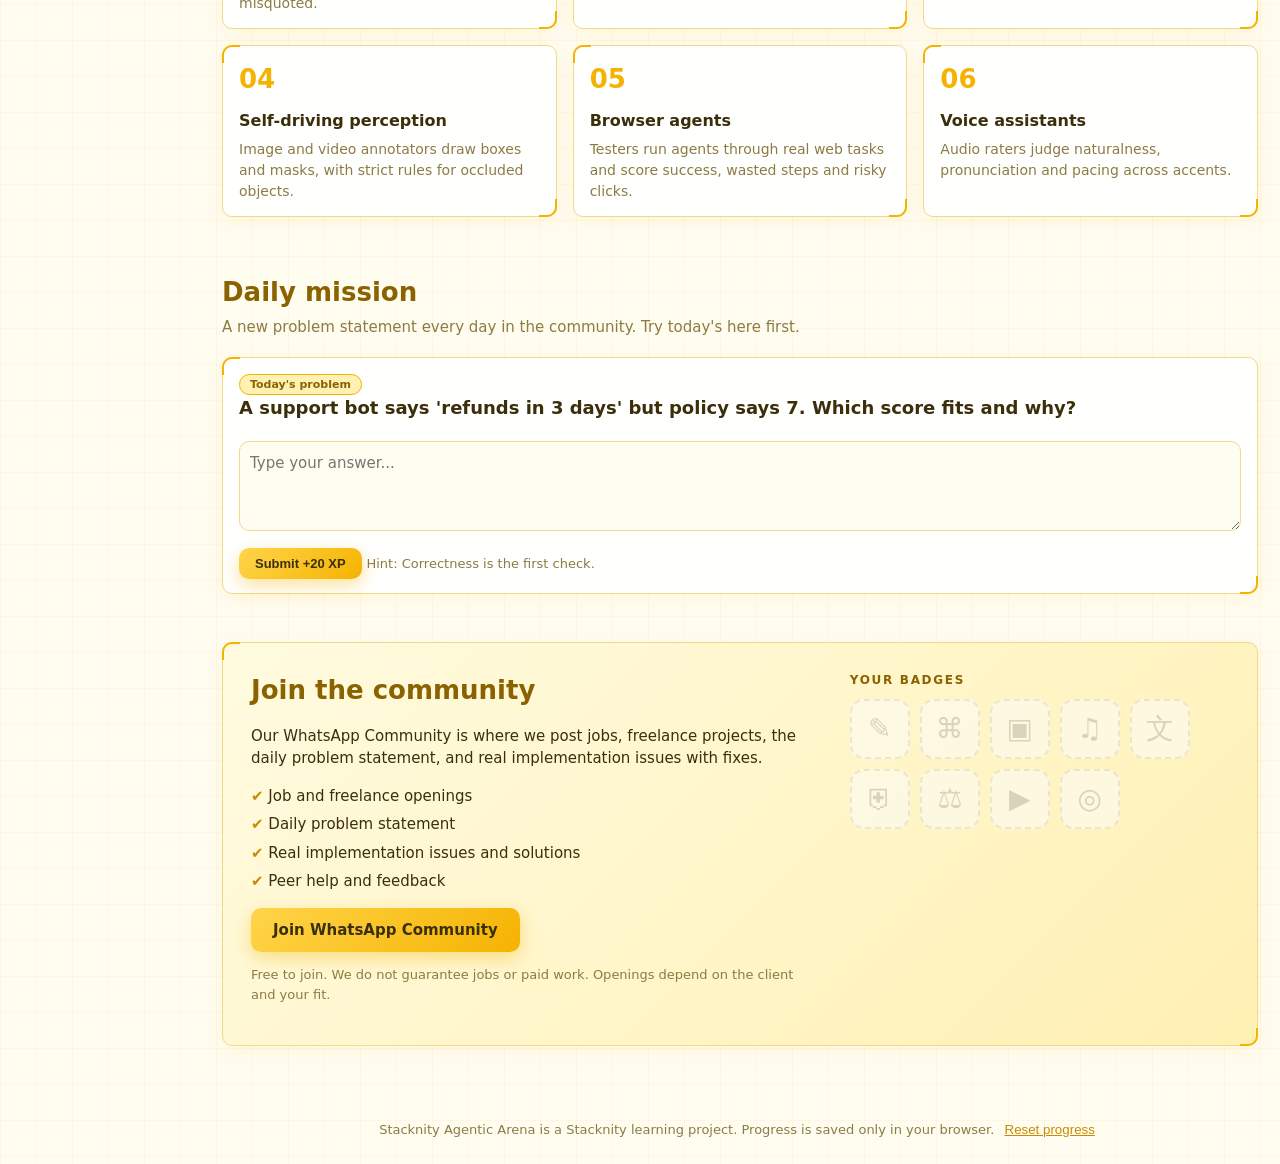
==== commit 055bd7e4: "Update index.html" ====
--- a/index.html
+++ b/index.html
@@ -35,7 +35,7 @@
 <p class="sub small">Tap a glowing node to open the quest. Finish them in order to unlock the badge.</p></div></section>
 <section id="roadmaps"><h2>Roadmaps</h2><p class="sub">Choose a path and follow the steps. Tap a step to tick it off.</p><div id="roads" class="grid roads"></div></section>
 <section id="projects"><h2>Project ideas</h2><p class="sub">Build proof of skill. Free tools only.</p><div id="proj" class="grid cards3"></div></section>
-<section id="usecases"><h2>Use cases</h2><p class="sub">Where these skills are used in the real world.</p><div id="uses" class="grid cards3"></div></section>
+<section id="usecases"><h2>Use cases</h2><p class="sub">Where these skills are used in the real world.</p><div class="panel dg"><div class="dg-h"><h3>THE AI QUALITY PIPELINE</h3><small>Tap any block</small></div><div id="pipe"></div></div><h3 class="sec3">Real-world examples</h3><div id="uses" class="grid cards3"></div></section>
 <section id="daily"><h2>Daily mission</h2><p class="sub">A new problem statement every day in the community. Try today's here first.</p><div class="panel big" id="dailybox"></div></section>
 <section id="community" class="comm panel"><div><h2>Join the community</h2>
 <p>Our WhatsApp Community is where we post jobs, freelance projects, the daily problem statement, and real implementation issues with fixes.</p>
@@ -46,4 +46,4 @@
 </main>
 <footer>Stacknity Agentic Arena is a Stacknity learning project. Progress is saved only in your browser. <button id="reset" class="link">Reset progress</button></footer></div>
 <div id="modal" class="modal" hidden><div class="mbox panel"><button class="x" id="mx" aria-label="Close">✕</button><div id="mc"></div></div></div>
-<script src="data.js"></script><script src="app.js"></script></body></html>
+<script src="data.js"></script><script src="diagrams.js"></script><script src="app.js"></script></body></html>
--- a/style.css
+++ b/style.css
@@ -1,49 +1,68 @@
-:root{--bg:#0c0a1d;--card:#15122e;--line:#2a2658;--tx:#ece9ff;--mut:#a9a4d6;--a:#7c5cff;--b:#00c2a8}
+:root{--bg:#fffcf0;--panel:#fffffe;--line:#f0d98a;--g1:#fff3bf;--g2:#ffd54a;--g3:#f5b301;--g4:#c98a00;--g5:#8a6200;--tx:#3b2f0b;--mut:#8c7b45;--side:200px}
 *{box-sizing:border-box}html{scroll-behavior:smooth}
-body{margin:0;background:radial-gradient(1200px 600px at 80% -10%,#2a1f6b55,transparent),var(--bg);color:var(--tx);font:16px/1.55 system-ui,Segoe UI,Roboto,sans-serif}
+body{margin:0;color:var(--tx);font:15px/1.5 system-ui,Segoe UI,Roboto,sans-serif;background:
+ linear-gradient(#f5b30112 1px,transparent 1px) 0 0/36px 36px,linear-gradient(90deg,#f5b30112 1px,transparent 1px) 0 0/36px 36px,
+ radial-gradient(900px 500px at 55% 0%,#ffe9a066,transparent),var(--bg)}
 a{color:inherit;text-decoration:none}
-.nav{position:sticky;top:0;z-index:20;display:flex;align-items:center;gap:18px;padding:10px 22px;background:#0c0a1dcc;backdrop-filter:blur(10px);border-bottom:1px solid var(--line);flex-wrap:wrap}
-.logo{font-weight:800;font-size:20px}.logo span{color:var(--b)}
-.nav nav{display:flex;gap:16px;align-items:center;flex:1;flex-wrap:wrap}.nav nav a{color:var(--mut);font-size:14px}.nav nav a:hover{color:#fff}
-.hud{display:flex;align-items:center;gap:8px;font-size:13px;font-weight:700}
-.xpbar{width:90px;height:8px;background:#26224e;border-radius:9px;overflow:hidden}.xpbar i{display:block;height:100%;width:0;background:linear-gradient(90deg,var(--a),var(--b));transition:width .5s}
-.btn{display:inline-block;background:linear-gradient(135deg,var(--a),#5b3df0);color:#fff;padding:12px 22px;border-radius:12px;font-weight:700;border:0;cursor:pointer;box-shadow:0 8px 24px #7c5cff55;transition:transform .15s}
-.btn:hover{transform:translateY(-2px)}.btn.ghost{background:transparent;border:2px solid var(--line);box-shadow:none}.btn.sm{padding:6px 14px;font-size:13px;color:#fff}
-section{max-width:1120px;margin:0 auto;padding:56px 22px}
-h1{font-size:clamp(34px,5vw,58px);line-height:1.05;margin:.3em 0}h1 em{font-style:normal;background:linear-gradient(90deg,var(--b),#9b8cff);-webkit-background-clip:text;color:transparent}
-h2{font-size:32px;margin:0 0 6px}.sub{color:var(--mut);margin:0 0 24px}.small{font-size:13px;color:var(--mut)}
-.hero{display:grid;grid-template-columns:1.1fr .9fr;gap:20px;align-items:center;padding-top:40px}
-.pill{display:inline-block;background:#1d1a40;border:1px solid var(--line);padding:5px 12px;border-radius:99px;font-size:13px;color:var(--b);margin:0}
-.cta{display:flex;gap:12px;flex-wrap:wrap;margin:22px 0}
-.stats{display:flex;gap:26px;color:var(--mut);font-size:13px}.stats b{display:block;font-size:24px;color:#fff}
-.float{animation:fl 4s ease-in-out infinite}.float2{animation:fl 5s ease-in-out infinite reverse}@keyframes fl{50%{transform:translateY(-12px)}}
-.grid{display:grid;gap:16px}.tracks{grid-template-columns:repeat(auto-fill,minmax(230px,1fr))}.cards3{grid-template-columns:repeat(auto-fill,minmax(300px,1fr))}.roads{grid-template-columns:repeat(auto-fit,minmax(300px,1fr))}
-.card{background:var(--card);border:1px solid var(--line);border-radius:18px;padding:18px;transition:transform .2s,border-color .2s}
-.track{cursor:pointer;position:relative;overflow:hidden}.track:hover{transform:translateY(-5px);border-color:var(--c)}
-.track::before{content:"";position:absolute;inset:0 0 auto 0;height:5px;background:var(--c)}
-.track .ic{width:56px;height:56px;border-radius:16px;display:grid;place-items:center;font-size:30px;background:color-mix(in srgb,var(--c) 22%,#14122b);margin-bottom:10px}
-.track h3{margin:4px 0}.track p{color:var(--mut);font-size:14px;margin:6px 0 12px}
-.prog{height:7px;background:#26224e;border-radius:9px;overflow:hidden}.prog i{display:block;height:100%;background:var(--c)}
-.map-wrap{background:linear-gradient(180deg,#11204a,#0f1738 60%,#13283a);border:1px solid var(--line);border-radius:22px;padding:10px}
-#map{width:100%;height:auto}.node{cursor:pointer}.node circle{transition:r .2s}.node:hover circle.main{r:34}
-.node.locked{cursor:not-allowed}.node.locked circle.main{stroke:#4a4670}.pulse{animation:pu 1.6s infinite}@keyframes pu{50%{r:46;opacity:.15}}
-.road h3{margin-top:0}.road small{color:var(--b)}
-.step{display:flex;gap:10px;align-items:center;padding:10px;border-radius:12px;background:#1b1840;margin:8px 0;cursor:pointer;border:1px solid transparent}
-.step:hover{border-color:var(--a)}.step .dot{width:22px;height:22px;border-radius:50%;border:2px solid var(--a);flex:none;display:grid;place-items:center;font-size:13px}
-.step.done .dot{background:var(--b);border-color:var(--b);color:#06241f}.step.done span{text-decoration:line-through;color:var(--mut)}
-.lvl{font-size:12px;font-weight:800;padding:3px 10px;border-radius:99px;background:#2a2658}.lvl.Starter{color:#7dffe0}.lvl.Builder{color:#ffd166}.lvl.Pro{color:#ff8fab}
-.card h3{margin:10px 0 6px}.card p{color:var(--mut);margin:0}
-.two{display:grid;grid-template-columns:1fr 1fr;gap:22px}.big{padding:24px}.big h3{margin-top:0}
-.real{border-left:4px solid var(--b);padding:10px 14px;background:#15122e;border-radius:0 12px 12px 0;margin-bottom:10px}.real b{display:block}
-textarea{width:100%;min-height:90px;background:#0f0d24;color:#fff;border:1px solid var(--line);border-radius:12px;padding:10px;margin:10px 0;font:inherit}
-.comm{display:grid;grid-template-columns:1.2fr .8fr;gap:30px;background:linear-gradient(135deg,#17304a,#1c1650);border-radius:26px;margin:20px auto 60px;max-width:1076px}
-.ticks{list-style:none;padding:0}.ticks li::before{content:"✔ ";color:var(--b)}.ticks li{margin:6px 0}
-#badges{display:flex;flex-wrap:wrap;gap:10px}.badge{width:64px;height:64px;border-radius:18px;display:grid;place-items:center;font-size:30px;background:#1b1840;border:2px dashed var(--line);filter:grayscale(1);opacity:.5}.badge.on{filter:none;opacity:1;border:2px solid var(--b);box-shadow:0 0 18px #00c2a888}
-footer{text-align:center;color:var(--mut);font-size:13px;padding:30px}.link{background:none;border:0;color:var(--b);cursor:pointer;text-decoration:underline}
-.modal{position:fixed;inset:0;background:#000a;z-index:50;display:grid;place-items:center;padding:16px}.modal[hidden]{display:none}
-.mbox{background:#15122e;border:1px solid var(--a);border-radius:22px;max-width:560px;width:100%;padding:26px;position:relative;max-height:90vh;overflow:auto}
-.x{position:absolute;right:14px;top:12px;background:none;border:0;color:#fff;font-size:20px;cursor:pointer}
-.opt{display:block;width:100%;text-align:left;margin:8px 0;padding:12px;border-radius:12px;background:#1d1a40;border:2px solid var(--line);color:#fff;font:inherit;cursor:pointer}
-.opt:hover{border-color:var(--a)}.opt.ok{border-color:var(--b);background:#0b3b36}.opt.bad{border-color:#ef476f;background:#3a1423}
-.toast{position:fixed;bottom:20px;left:50%;transform:translateX(-50%);background:var(--b);color:#06241f;font-weight:800;padding:10px 20px;border-radius:99px;z-index:99}
-@media(max-width:800px){.hero,.two,.comm{grid-template-columns:1fr}.hero-art{order:-1;max-width:300px;margin:auto}.nav nav a:not(.btn){display:none}.hud{margin-left:auto}}
+.panel{position:relative;background:var(--panel);border:1px solid var(--line);border-radius:10px;padding:14px 16px;box-shadow:0 4px 18px #f5b30118}
+.panel::before,.panel::after{content:"";position:absolute;width:16px;height:16px;border:2px solid var(--g3);pointer-events:none}
+.panel::before{top:-1px;left:-1px;border-right:0;border-bottom:0;border-top-left-radius:10px}
+.panel::after{bottom:-1px;right:-1px;border-left:0;border-top:0;border-bottom-right-radius:10px}
+.panel h3{margin:0 0 10px;font-size:12px;letter-spacing:.14em;color:var(--g5)}
+.side{position:fixed;inset:0 auto 0 0;width:var(--side);padding:12px;display:flex;flex-direction:column;gap:12px;background:#fffbea;border-right:1px solid var(--line);z-index:20}
+.brand svg{flex:none}.brand{display:flex;gap:10px;align-items:center;padding:8px}.brand b{display:block;letter-spacing:.2em;font-size:18px;color:var(--g5)}.brand span{font-size:10px;letter-spacing:.25em;color:var(--g4)}
+#snav{display:flex;flex-direction:column;gap:4px}#snav a{padding:10px 12px;border-radius:8px;color:var(--mut);font-size:14px;border:1px solid transparent}
+#snav a:hover{color:var(--g5);background:#fff3bf80}#snav a.on{background:#fff0b3;color:var(--g5);border-color:var(--g3);font-weight:700}
+.voice{margin-top:auto;text-align:center}.voice p{margin:6px 0 0;font-weight:800;color:var(--g4)}.voice small{color:var(--mut);font-size:11px}
+.wave{display:flex;gap:4px;justify-content:center;align-items:center;height:34px}.wave i{width:4px;background:var(--g3);border-radius:4px;animation:wv 1.2s ease-in-out infinite}
+.wave i:nth-child(odd){animation-delay:.25s}.wave i:nth-child(3n){animation-delay:.5s}@keyframes wv{0%,100%{height:6px}50%{height:28px}}
+.shell{margin-left:var(--side);min-height:100vh}
+.top{display:flex;align-items:center;gap:16px;padding:12px 22px;position:sticky;top:0;z-index:15;background:#fffcf0e6;backdrop-filter:blur(8px);border-bottom:1px solid var(--line)}
+.pill-status{padding:8px 16px;font-size:12px;letter-spacing:.12em;font-weight:700}.pill-status b{color:#b58100;margin-left:6px}
+.clock{flex:1;text-align:center}.clock small{display:block;color:var(--mut);font-size:12px}.clock strong{font-size:26px;color:var(--g4);letter-spacing:.06em}
+.hud{display:flex;align-items:center;gap:8px;font-size:13px;font-weight:800;color:var(--g5)}.xpbar{width:120px;height:9px;background:#fbe9a8;border-radius:9px;overflow:hidden}
+.xpbar i{display:block;height:100%;width:0;background:linear-gradient(90deg,var(--g2),var(--g4));transition:width .5s}
+main{padding:0 22px}section{max-width:1200px;margin:0 auto;padding:28px 0}
+h2{font-size:26px;margin:0 0 4px;color:var(--g5)}.sub{color:var(--mut);margin:0 0 18px}.small{font-size:13px;color:var(--mut)}
+.cmd{display:grid;grid-template-columns:260px 1fr 300px;gap:16px;align-items:stretch;padding-top:22px}
+.row{display:flex;justify-content:space-between;padding:9px 10px;margin-bottom:8px;border:1px solid var(--line);border-radius:8px;background:#fffbe8;font-size:14px}.row b{color:var(--g4)}
+.core{display:flex;flex-direction:column;align-items:center;justify-content:center;min-height:380px}.core svg{width:100%;max-width:400px}
+.spin1{transform-origin:200px 200px;animation:sp 40s linear infinite}.spin2{transform-origin:200px 200px;animation:sp 22s linear infinite reverse}@keyframes sp{to{transform:rotate(360deg)}}
+.core-sub{letter-spacing:.3em;font-size:11px;color:var(--g4);margin:0}
+.live{float:right;color:#b58100;font-size:11px}
+.feed .rl{border:1px solid var(--line);border-radius:8px;padding:9px 10px;margin-bottom:8px;background:#fffbe8;font-size:13px}.feed .rl b{display:block;color:var(--g5)}
+.cmd2{display:grid;grid-template-columns:1fr 1.3fr 1.1fr;gap:16px;padding-top:0}
+.qc{display:block;padding:10px 12px;margin-bottom:8px;border:1px solid var(--line);border-radius:8px;background:#fffbe8;font-size:14px;transition:.15s}.qc:hover{background:var(--g1);border-color:var(--g3)}
+.gauges{display:flex;gap:14px;justify-content:space-around}
+.g{--p:0;width:92px;height:92px;border-radius:50%;display:grid;place-content:center;text-align:center;background:radial-gradient(closest-side,#fff 76%,transparent 78%),conic-gradient(var(--g3) calc(var(--p)*1%),#fbe9a8 0)}
+.g b{font-size:18px;color:var(--g5);line-height:1}.g small{font-size:10px;color:var(--mut)}
+#timeline .tl{display:flex;justify-content:space-between;font-size:13px;padding:6px 0;border-bottom:1px dashed var(--line)}.tl em{font-style:normal;color:var(--g4);font-weight:700}
+.btn{display:inline-block;background:linear-gradient(135deg,var(--g2),var(--g3));color:#3b2f0b;padding:11px 22px;border-radius:10px;font-weight:800;border:0;cursor:pointer;box-shadow:0 6px 18px #f5b30166;transition:transform .15s}.btn:hover{transform:translateY(-2px)}.btn.sm{padding:8px 16px;font-size:13px}
+.grid{display:grid;gap:16px}.tracks{grid-template-columns:repeat(auto-fill,minmax(230px,1fr))}.cards3{grid-template-columns:repeat(auto-fill,minmax(290px,1fr))}.roads{grid-template-columns:repeat(auto-fit,minmax(290px,1fr))}
+.track{cursor:pointer;transition:transform .2s,box-shadow .2s}.track:hover{transform:translateY(-5px);box-shadow:0 10px 26px #f5b30144}
+.track .ic{width:54px;height:54px;border-radius:12px;display:grid;place-items:center;font-size:28px;color:var(--c);background:#fff3bf;border:1px solid var(--line);margin-bottom:10px}
+.track h3{margin:4px 0;font-size:16px;letter-spacing:0;color:var(--tx)}.track p{color:var(--mut);font-size:13px;margin:6px 0 12px}
+.prog{height:7px;background:#fbe9a8;border-radius:9px;overflow:hidden}.prog i{display:block;height:100%;background:var(--c)}
+.mapp h2{margin-bottom:2px}.map-wrap{background:linear-gradient(180deg,#fffbe0,#ffefb0);border:1px solid var(--line);border-radius:12px;padding:10px}#map{width:100%;height:auto}
+.node{cursor:pointer}.node:hover circle.main{r:34}.node.locked{cursor:not-allowed}.pulse{animation:pu 1.6s infinite}@keyframes pu{50%{r:46;opacity:.15}}
+.road h3{font-size:16px;letter-spacing:0;color:var(--tx)}.road small{color:var(--g4);font-weight:700}
+.step{display:flex;gap:10px;align-items:center;padding:10px;border-radius:8px;background:#fffbe8;margin:8px 0;cursor:pointer;border:1px solid var(--line)}.step:hover{border-color:var(--g3)}
+.step .dot{width:22px;height:22px;border-radius:50%;border:2px solid var(--g3);flex:none;display:grid;place-items:center;font-size:13px;color:#fff}.step.done .dot{background:var(--g3)}.step.done span{text-decoration:line-through;color:var(--mut)}
+.lvl{font-size:11px;font-weight:800;padding:3px 10px;border-radius:99px;background:#fff0b3;color:var(--g5);border:1px solid var(--g3)}.lvl.Builder{background:#ffe27a}.lvl.Pro{background:var(--g3);color:#3b2f0b}
+.card h3{margin:10px 0 6px;font-size:16px;letter-spacing:0;color:var(--tx)}.card p{color:var(--mut);margin:0;font-size:14px}.num{font-size:26px;font-weight:800;color:var(--g3)}
+.big h3{letter-spacing:0;font-size:18px;color:var(--tx)}
+textarea{width:100%;min-height:90px;background:#fffdf2;color:var(--tx);border:1px solid var(--line);border-radius:10px;padding:10px;margin:10px 0;font:inherit}
+.comm{display:grid;grid-template-columns:1.2fr .8fr;gap:30px;margin:20px auto 50px;max-width:1200px;padding:28px;background:linear-gradient(135deg,#fffbe0,#fff0b3)}
+.ticks{list-style:none;padding:0}.ticks li::before{content:"✔ ";color:var(--g4)}.ticks li{margin:6px 0}
+#badges{display:flex;flex-wrap:wrap;gap:10px}.badge{width:60px;height:60px;border-radius:14px;display:grid;place-items:center;font-size:28px;color:var(--g3);background:#fffdf2;border:2px dashed var(--line);filter:grayscale(1);opacity:.5}.badge.on{filter:none;opacity:1;border:2px solid var(--g3);box-shadow:0 0 16px #f5b30188;background:#fff3bf}
+footer{text-align:center;color:var(--mut);font-size:13px;padding:24px}.link{background:none;border:0;color:var(--g4);cursor:pointer;text-decoration:underline}
+.modal{position:fixed;inset:0;background:#3b2f0b66;z-index:50;display:grid;place-items:center;padding:16px}.modal[hidden]{display:none}
+.mbox{max-width:560px;width:100%;padding:26px;max-height:90vh;overflow:auto}.x{position:absolute;right:14px;top:12px;background:none;border:0;color:var(--g5);font-size:20px;cursor:pointer}
+.mbox h3{font-size:20px;letter-spacing:0;color:var(--tx)}.mbox .pill{display:inline-block;background:#fff0b3;border:1px solid var(--g3);color:var(--g5);padding:4px 12px;border-radius:99px;font-size:12px}
+.opt{display:block;width:100%;text-align:left;margin:8px 0;padding:12px;border-radius:10px;background:#fffbe8;border:2px solid var(--line);color:var(--tx);font:inherit;cursor:pointer}
+.opt:hover{border-color:var(--g3)}.opt.ok{border-color:#b58100;background:#ffe27a}.opt.bad{border-color:#c0392b;background:#fde8e4}
+.toast{position:fixed;bottom:20px;left:50%;transform:translateX(-50%);background:var(--g3);color:#3b2f0b;font-weight:800;padding:10px 20px;border-radius:99px;z-index:99}
+@media(max-width:1000px){.cmd{grid-template-columns:1fr}.cmd2{grid-template-columns:1fr}.core{min-height:300px}}
+@media(max-width:800px){:root{--side:0px}.side{position:sticky;top:0;inset:auto;width:100%;flex-direction:row;align-items:center;padding:6px 10px;border-right:0;border-bottom:1px solid var(--line)}
+.brand span,.voice{display:none}.brand b{font-size:13px}.brand svg{width:26px}#snav{flex-direction:row;overflow-x:auto;gap:2px}#snav a{white-space:nowrap;padding:8px 10px;font-size:13px}
+.shell{margin-left:0}.top{top:48px;padding:8px 12px;flex-wrap:wrap}.pill-status{display:none}.clock{text-align:left}.clock strong{font-size:18px}.comm{grid-template-columns:1fr}}
